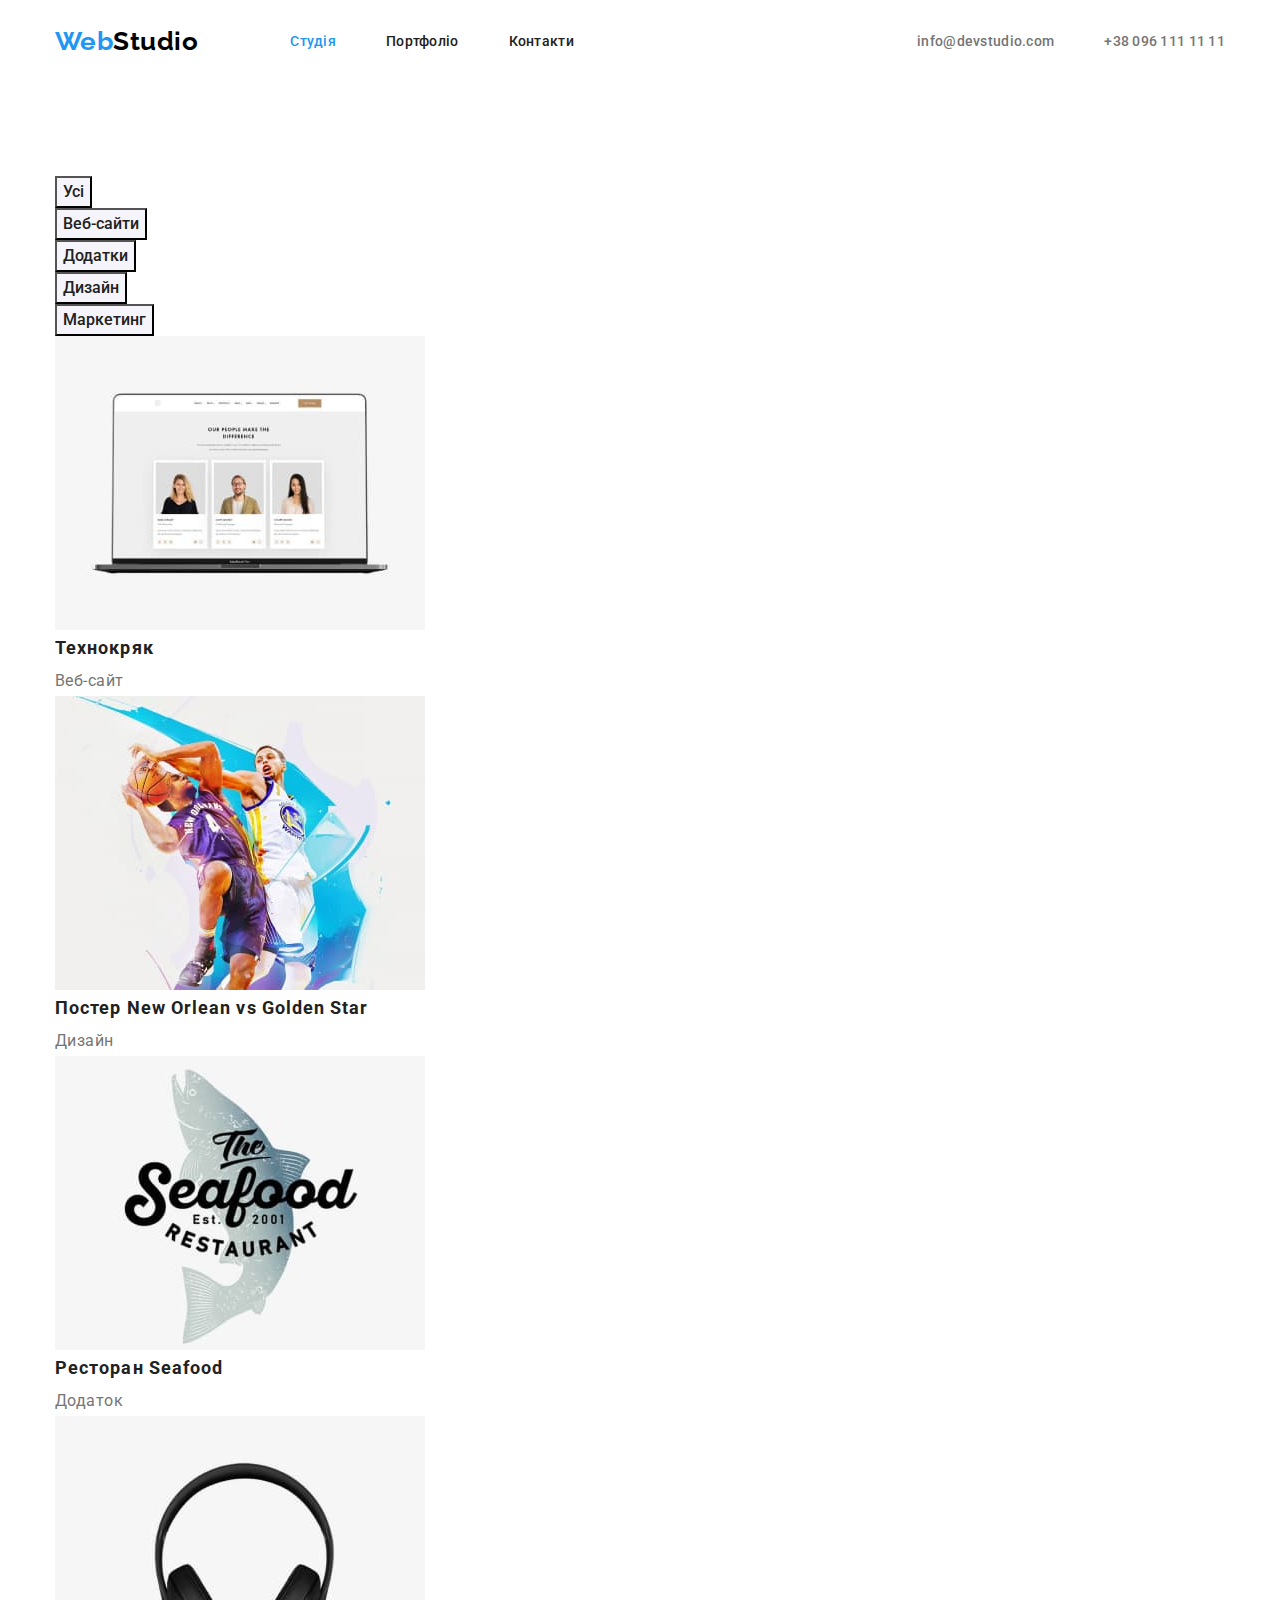
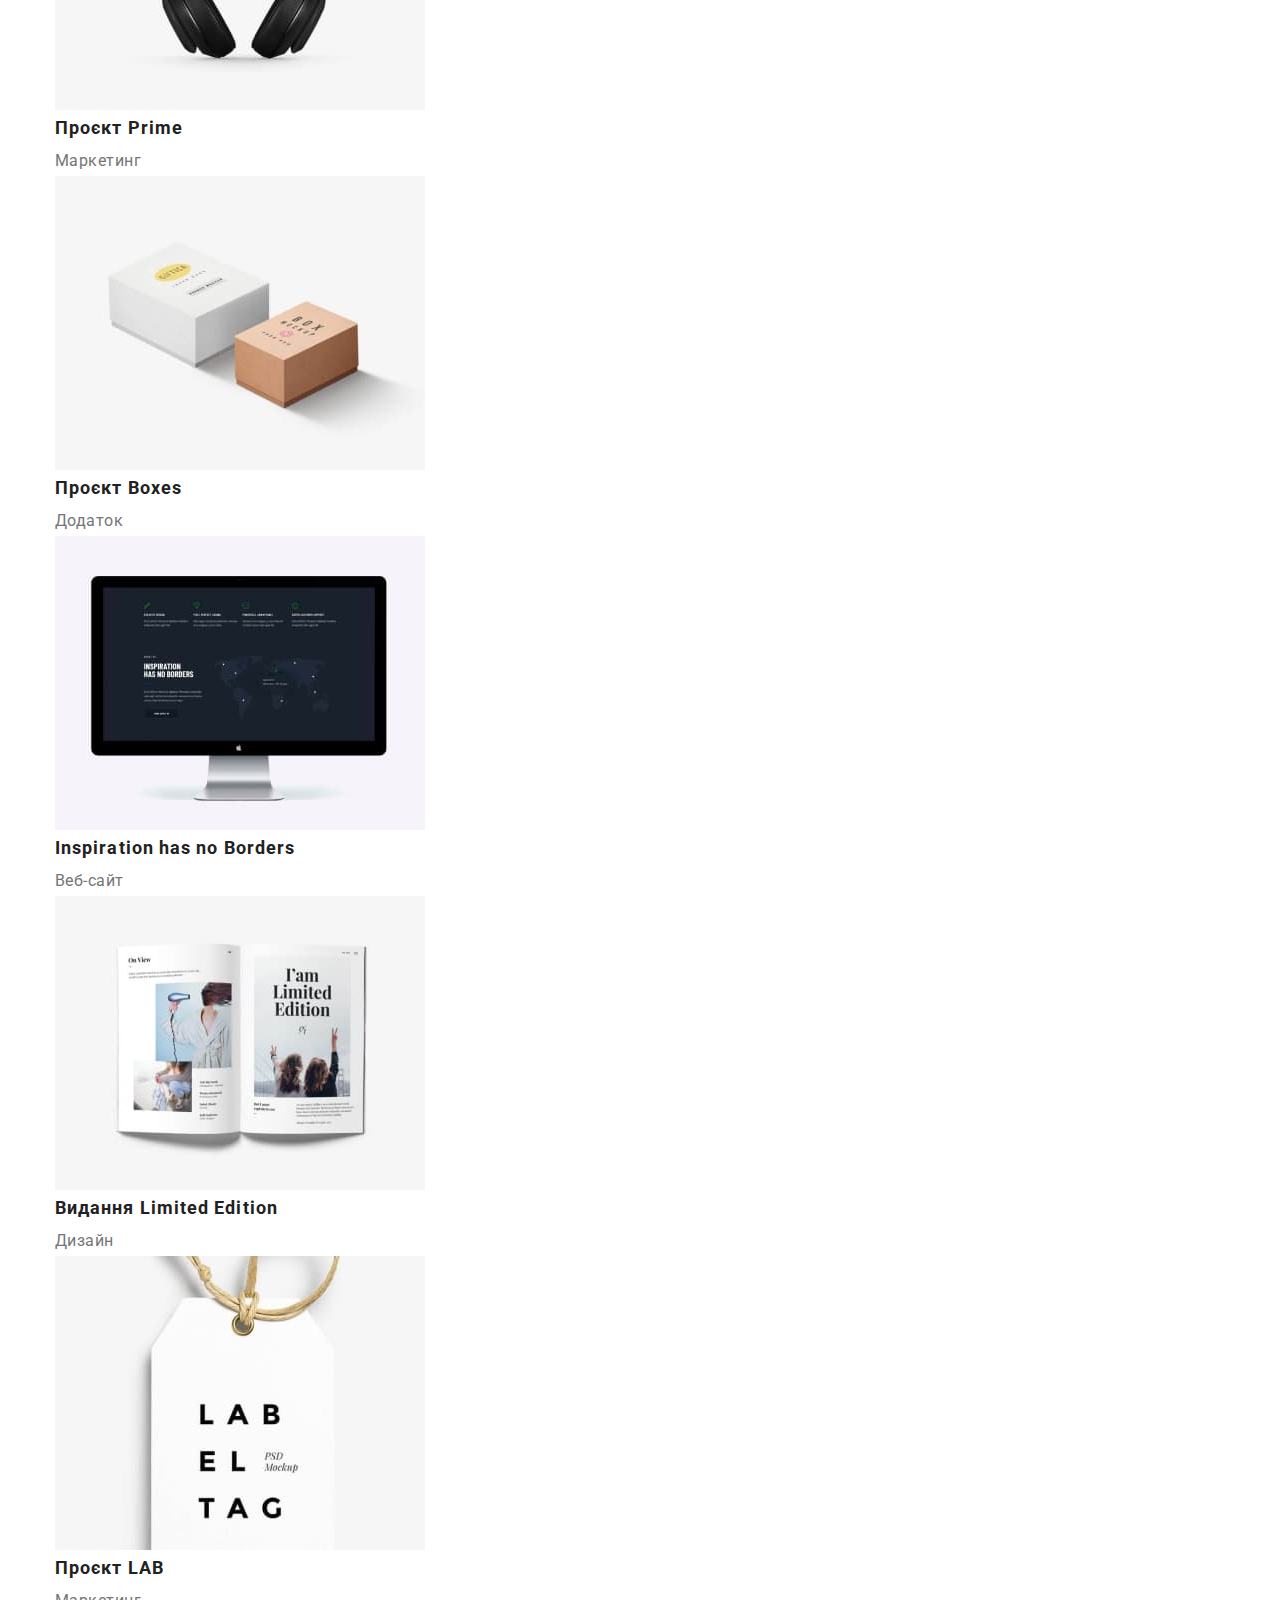
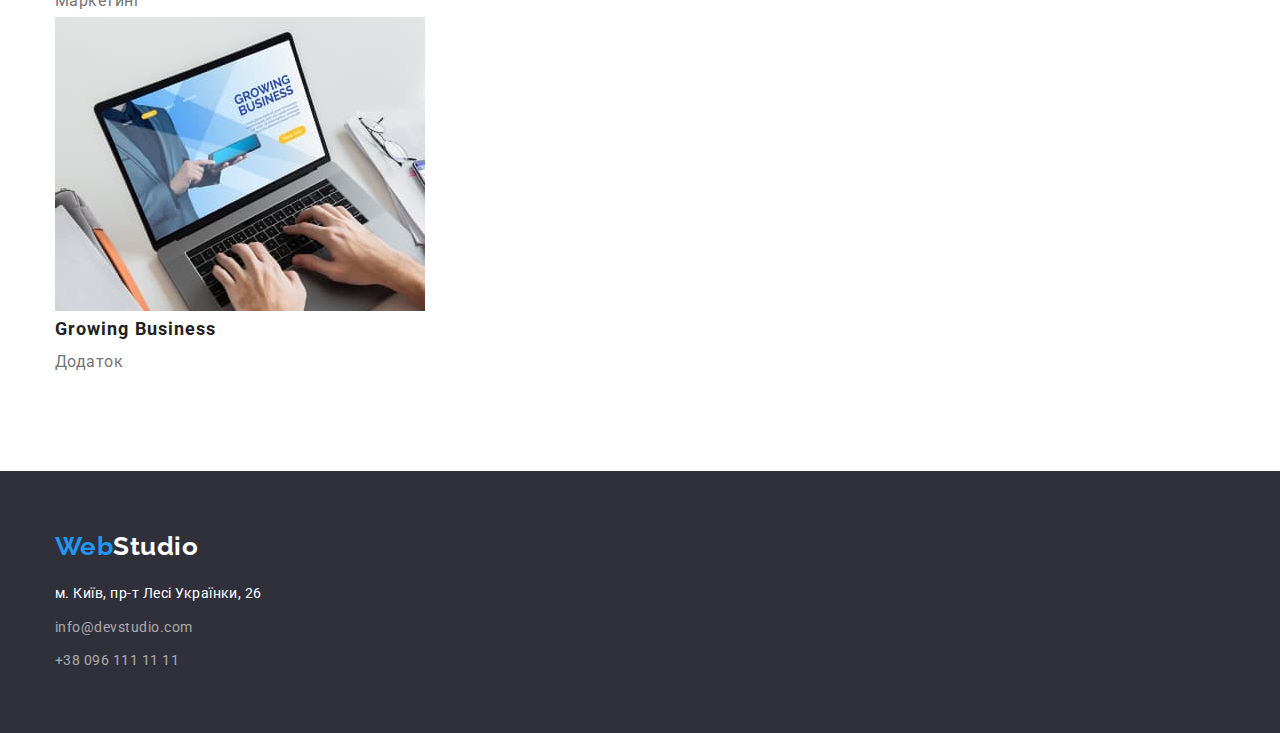
==== portfolio.html @ 4c5e1415 "update portfolio" ====
<!DOCTYPE html>
<html lang="uk">
  <head>
    <meta charset="UTF-8" />
    <meta http-equiv="X-UA-Compatible" content="IE=edge" />
    <meta name="viewport" content="width=device-width, initial-scale=1.0" />
    <link rel="preconnect" href="https://fonts.gstatic.com" crossorigin />
    <link
      href="https://fonts.googleapis.com/css2?family=Raleway:wght@700&family=Roboto:wght@400;500;700;900&display=swap"
      rel="stylesheet"
    />
    <link
      rel="stylesheet"
      href="https://cdnjs.cloudflare.com/ajax/libs/modern-normalize/1.1.0/modern-normalize.min.css"
    />
    <link
      rel="stylesheet"
      href="https://cdnjs.cloudflare.com/ajax/libs/modern-normalize/1.1.0/modern-normalize.min.css"
    />

    <link rel="stylesheet" href="./css/styles.css" />
    <title>Portfolio</title>
  </head>
  <body>
    <!-- header -->
    <header class="header header-portfolio">
      <div class="container header-container">
        <nav class="header-container">
          <a class="logo" href="" lang="en"
            ><span class="logo-accent">Web</span>Studio</a
          >
          <ul class="header-container">
            <li class="nav-list-item">
              <a class="nav-link current" href="">Студія</a>
            </li>
            <li class="nav-list-item">
              <a class="nav-link" href="./portfolio.html">Портфоліо</a>
            </li>
            <li class="nav-list-item">
              <a class="nav-link" href="">Контакти</a>
            </li>
          </ul>
        </nav>
        <ul class="header-container header-left">
          <li class="header-list-item">
            <a class="header-contacts" href="mailto:info@devstudio.com"
              >info@devstudio.com</a
            >
          </li>
          <li class="header-list-item">
            <a class="header-contacts" href="tel:+380961111111"
              >+38 096 111 11 11</a
            >
          </li>
        </ul>
      </div>
    </header>

    <!-- main -->
    <main>
      <section class="portfolio-main section">
        <div class="container">
          <h1 hidden>Portfolio</h1>
          <ul class="main-btn-list">
            <li class="main-btn-list">
              <button class="portfolio-btn" type="button">Усі</button>
            </li>
            <li class="main-btn-list">
              <button class="portfolio-btn" type="button">Веб-сайти</button>
            </li>
            <li class="main-btn-list">
              <button class="portfolio-btn" type="button">Додатки</button>
            </li>
            <li class="main-btn-list">
              <button class="portfolio-btn" type="button">Дизайн</button>
            </li>
            <li class="main-btn-list">
              <button class="portfolio-btn" type="button">Маркетинг</button>
            </li>
          </ul>

          <ul class="main-list">
            <li class="main-item">
              <a class="portfilio-list-link" href="">
                <div>
                  <img src="./imges/veb-site.jpg" alt="veb-site" width="370" />
                </div>
                <div class="main-item-bottom">
                  <h2 class="portfolio-title">Технокряк</h2>
                  <p class="work">Веб-сайт</p>
                </div>
              </a>
            </li>
            <li class="main-item">
              <a class="portfilio-list-link" href="">
                <div>
                  <img
                    src="./imges/comands.jpg"
                    alt="basket-bools comands"
                    width="370"
                  />
                </div>
                <div class="main-item-bottom">
                  <h2 class="portfolio-title">
                    Постер New Orlean vs Golden Star
                  </h2>
                  <p class="work">Дизайн</p>
                </div>
              </a>
            </li>
            <li class="main-item">
              <a class="portfilio-list-link" href="">
                <div>
                  <img
                    src="./imges/seafood.jpg"
                    alt="restoran seafood"
                    width="370"
                  />
                </div>
                <div class="main-item-bottom">
                  <h2 class="portfolio-title">Ресторан Seafood</h2>
                  <p class="work">Додаток</p>
                </div>
              </a>
            </li>
            <li class="main-item">
              <a class="portfilio-list-link" href="">
                <div>
                  <img src="./imges/prime.jpg" alt="prime" width="370" />
                </div>
                <div class="main-item-bottom">
                  <h2 class="portfolio-title">Проєкт Prime</h2>
                  <p class="work">Маркетинг</p>
                </div>
              </a>
            </li>
            <li class="main-item">
              <a class="portfilio-list-link" href="">
                <div>
                  <img src="./imges/boxes.jpg" alt="boxes" width="370" />
                </div>
                <div class="main-item-bottom">
                  <h2 class="portfolio-title">Проєкт Boxes</h2>
                  <p class="work">Додаток</p>
                </div>
              </a>
            </li>
            <li class="main-item">
              <a class="portfilio-list-link" href="">
                <div>
                  <img src="./imges/comp.jpg" alt="computer" width="370" />
                </div>
                <div class="main-item-bottom">
                  <h2 class="portfolio-title" lang="en">
                    Inspiration has no Borders
                  </h2>
                  <p class="work">Веб-сайт</p>
                </div>
              </a>
            </li>
            <li class="main-item">
              <a class="portfilio-list-link" href="">
                <div>
                  <img src="./imges/edition.jpg" alt="book" width="370" />
                </div>
                <div class="main-item-bottom">
                  <h2 class="portfolio-title">Видання Limited Edition</h2>
                  <p class="work">Дизайн</p>
                </div>
              </a>
            </li>
            <li class="main-item">
              <a class="portfilio-list-link" href="">
                <div>
                  <img src="./imges/lab.jpg" alt="laboratory" width="370" />
                </div>
                <div class="main-item-bottom">
                  <h2 class="portfolio-title">Проєкт LAB</h2>
                  <p class="work">Маркетинг</p>
                </div>
              </a>
            </li>
            <li class="main-item">
              <a class="portfilio-list-link" href="">
                <div>
                  <img
                    src="./imges/business.jpg"
                    alt="business-site"
                    width="370"
                  />
                </div>
                <div class="main-item-bottom">
                  <h2 class="portfolio-title" lang="en">Growing Business</h2>
                  <p class="work">Додаток</p>
                </div>
              </a>
            </li>
          </ul>
        </div>
      </section>
    </main>

    <!-- footer -->
    <footer class="footer">
      <div class="container">
        <a class="logo" href="" lang="en"
          ><span class="logo-accent">Web</span
          ><span class="logo-footer">Studio</span></a
        >
        <address class="footer-address">
          <ul>
            <li class="footer-item">
              <a
                class="address adress-link"
                href="https://goo.gl/maps/NStDRxaKjLtgSqXTA"
                target="_blank"
                rel="noopener noreferrer"
                >м. Київ, пр-т Лесі Українки, 26</a
              >
            </li>
            <li class="footer-item">
              <a class="address" href="mailto:info@devstudio.com"
                >info@devstudio.com</a
              >
            </li>
            <li class="footer-item">
              <a class="address" href="tel:+380961111111">+38 096 111 11 11</a>
            </li>
          </ul>
        </address>
      </div>
    </footer>
  </body>
</html>
---- css/styles.css ----
:root {
  --primary-font-family: "Roboto", sans-serif;
  --secondary-font-family: "Raleway", sans-serif;

  --primary-text-color: #212121;
  --secondary-text-color: #757575;
  --accent-text-color: #ffffff;

  --accent-color: #2196f3;

  --primary-background: #F5F5F5;
  --secondary-background: #F5F4FA;
  --accent-background: #2F303A;
}

body {
  font-family: var(--primary-font-family);
  letter-spacing: 0.03em;
  color: var(--primary-text-color);
}
ul{
  padding-left: 0;  
   margin: 0;
  list-style: none;
}
a{
  text-decoration: none;
}
h1,h2,h3,h4,h5,h6,p{
  margin-top: 0;
  margin-bottom: 0;
} 

img{
  display: block;
}

.current{
color: var(--accent-color);
}

.container{
 width: 1200px; 
 margin: 0 auto;
 padding-left: 15px;
 padding-right: 15px;
/* background-color: brown; */
}



/* ========studio========= */

/* --hero-- */
.hero{
  padding-top: 200px;
  padding-bottom: 200px;
background-color: var(--accent-background);

}

.hero-container{
text-align: center;
}

.main-title {
  width: 700px;
  margin: 0 auto;
  margin-bottom: 30px;
  font-weight: 900;
  font-size: 44px;
  line-height: 1.36;
  letter-spacing: 0.06em;
  text-transform: uppercase;
  color: var(--accent-text-color); 
}
.main-btn {
  min-width: 216px;
  padding: 10px 16px;
  border: transparent;
  box-shadow: 0px 4px 4px rgba(0, 0, 0, 0.15);
border-radius: 4px;
  font-family: inherit;
  font-weight: 700;
  font-size: 16px;
  line-height: 1.88;
  cursor: pointer;
  color: var(--accent-text-color);
  background-color: var(--accent-color);
}

/* ---peculiarities-- */
.peculiarities{
/* background-color: var(--primary-background); */
} 

.peculiarities-list{
  display: flex;
  flex-wrap: wrap;
  margin-left: -30px;
  margin-top: -30px;
}

.peculiarities-list-item{
  flex-basis: calc((100% - 120px) / 4);
    margin-left: 30px;
  margin-top: 30px;
}

.title {
  margin-bottom: 10px;
  font-size: 14px;
  line-height: 1.14;
  text-transform: uppercase;
}

.description {
  font-size: 14px;
  line-height: 1.71;
  color: var(--secondary-text-color);
}


/* -----about----- */
.about{
/* background-color: var(--primary-background); */

}

.about-list{
 display: flex; 
 flex-wrap: wrap;
 margin-left: -30px;
 margin-top: -30px;
  padding-bottom: 94px; 
}

.about-list-item{
flex-basis: calc((100% - 90px) / 3);
   margin-left: 30px;
 margin-top: 30px;
}



/* ---team---- */
.team{
background-color: var(--secondary-background);
}

.team-list{
display: flex;  
flex-wrap: wrap;
margin-left: -30px;
margin-top: -30px;
}


.team-list-item{
flex-basis: calc((100% - 120px) / 4);
margin-left: 30px;
margin-top: 30px;
box-shadow: 0px 1px 3px rgba(0, 0, 0, 0.12), 0px 1px 1px rgba(0, 0, 0, 0.14), 0px 2px 1px rgba(0, 0, 0, 0.2);
border-radius: 0px 0px 4px 4px;
}

.team-item-bottom{
 text-align: center; 
 padding: 30px 60px;
}

.team-title {
  margin-bottom: 10px;
  font-weight: 500;
  font-size: 16px;
  line-height: 1.19;
}

.team-description {
  font-size: 16px;
  line-height: 1.19;
  color: var(--secondary-text-color);
}



/* ========portfolio====== */
.portfolio-btn {
  font-family: inherit;
  font-weight: 500;
  font-size: 16px;
  line-height: 1.62;
  color: var(--primary-text-color);
  background-color: var(--secondary-background);
  cursor: pointer;
}
.portfolio-btn:hover,
.portfolio-btn:focus {
  color: var(--accent-text-color);
  background-color: var(--accent-color);
}

.portfilio-list-link{
color: inherit;
}

.portfolio-title {
  font-weight: 700;
  font-size: 18px;
  line-height: 2;
  letter-spacing: 0.06em;
}

.work {
  font-size: 16px;
  line-height: 1.88;
  color: var(--secondary-text-color);
}


/* ====================component================ */
.section{
 padding-top: 94px; 
 padding-bottom: 94px;
}


.studio-title {
  text-align: center;
  margin-bottom: 50px;
  font-weight: 700;
  font-size: 36px;
  line-height: 1.67;
}



/* --------------logo--------------*/
.logo {
  margin-right: 92px;
  font-family: var(--secondary-font-family);
  font-weight: 700;
  font-size: 26px;
  line-height: 1.19;
  color: #000000;
}
.logo-accent {
  color: var(--accent-color);
}


.logo-footer{
color: var(--accent-text-color);
}



/* -------------header---------------- */
.header-container{
 display: flex; 
 align-items: center;
}


.nav-list-item{
   padding-top: 32px;
 padding-bottom: 32px;
  cursor: pointer;
} 
.nav-list-item:not(:last-child){
 margin-right: 50px;
}


.nav-link {
  font-weight: 500;
  font-size: 14px;
  line-height: 1.14;
  letter-spacing: 0.02em;
  color: var(--primary-text-color);
 
}
.nav-link:hover,
.nav-link:focus {
  color: var(--accent-color);
}


.current{
color: var(--accent-color);
}

.header-left{
 margin-left: auto;
   padding-top: 32px;
 padding-bottom: 32px;
  cursor: pointer;
 }


.header-list-item:not(:last-child){
  margin-right: 50px;
}

.header-contacts {
  font-weight: 500;
  font-size: 14px;
  line-height: 16px;
  letter-spacing: 0.02em;
  color: var(--secondary-text-color);
}
.header-contacts:hover,
.header-contacts:focus {
  color: var(--accent-color);
}

/* -----------------footer---------------- */
.footer{
  padding: 60px 0;
background-color: var(--accent-background);
}

.footer-address{
 margin-top: 20px;
}

.footer-item:not(:last-child){
 padding-bottom: 10px; 
}

.address {
  font-style: normal;
  font-size: 14px;
  line-height: 1.71;
 
 color: rgba(255, 255, 255, 0.6);  
}
.address:hover,
.address:focus{
 color: var(--accent-color);
}
.adress-link{
color: var(--accent-text-color); 
}
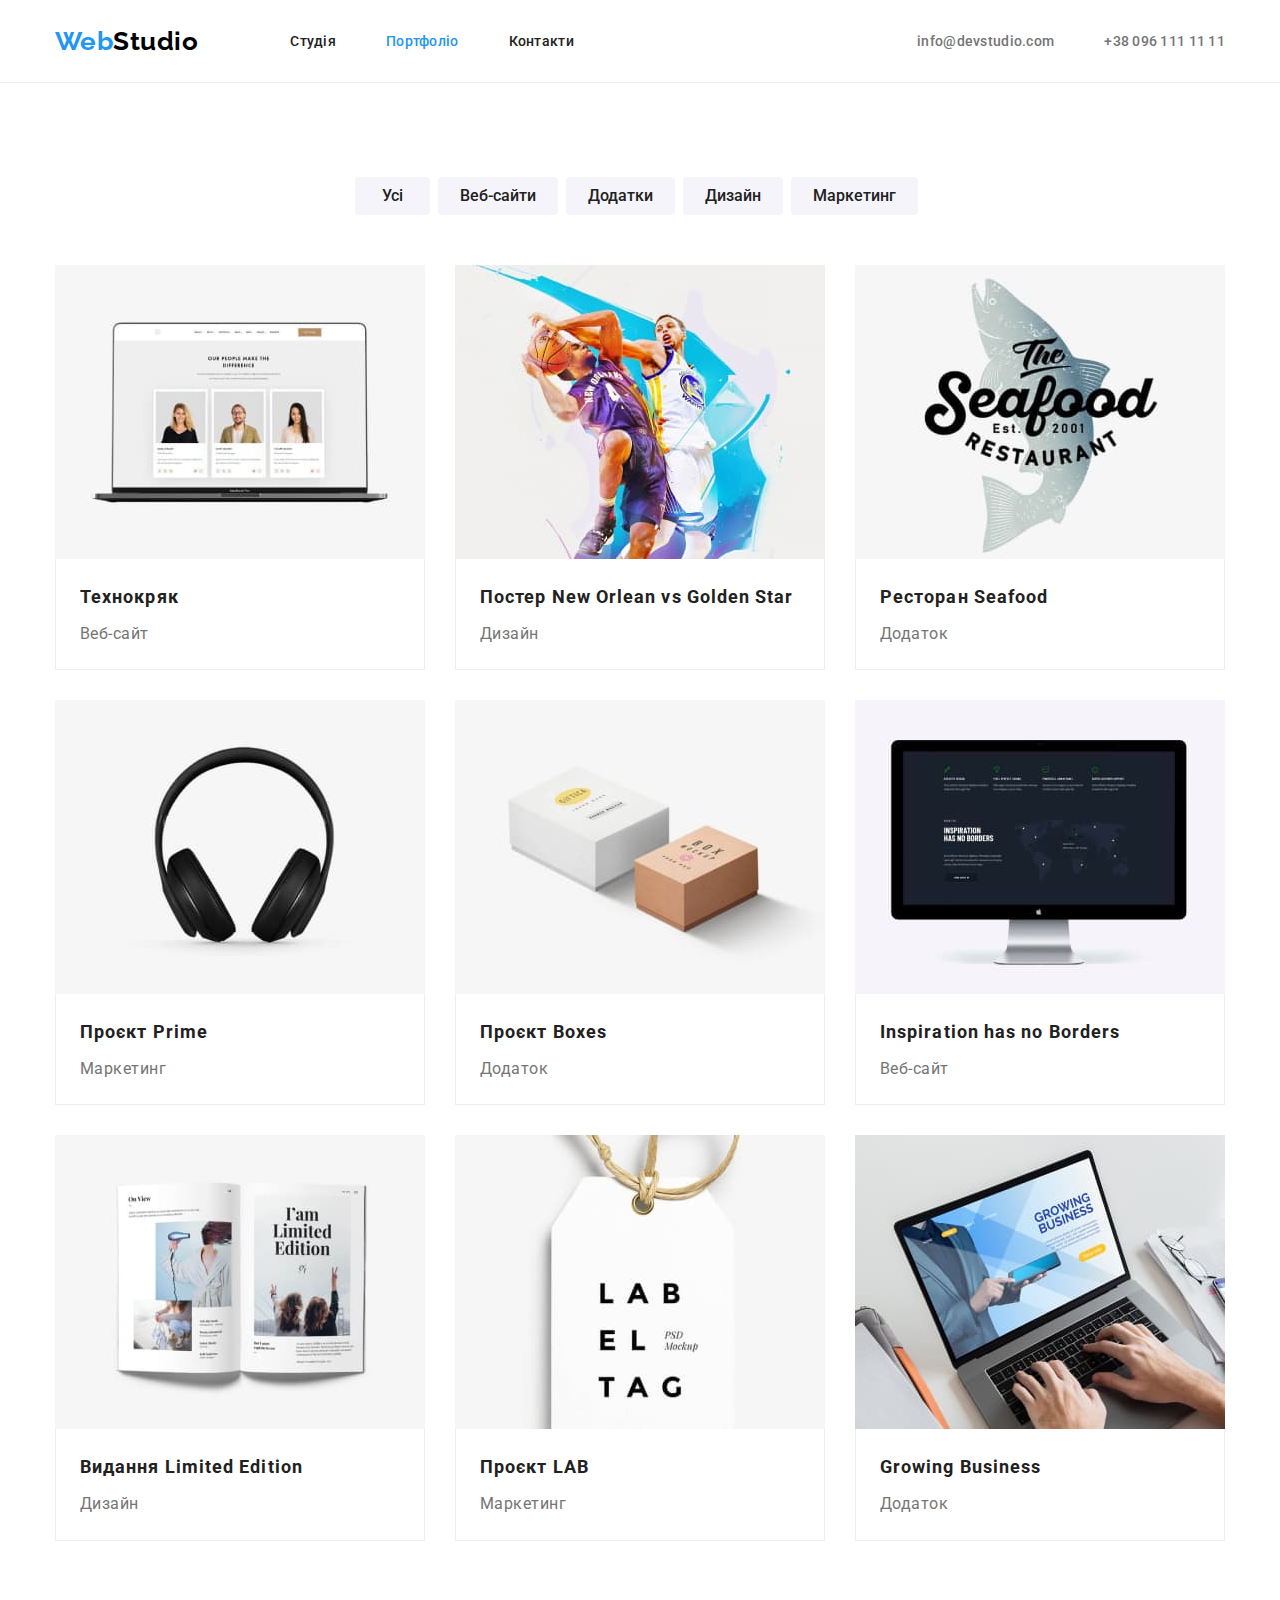
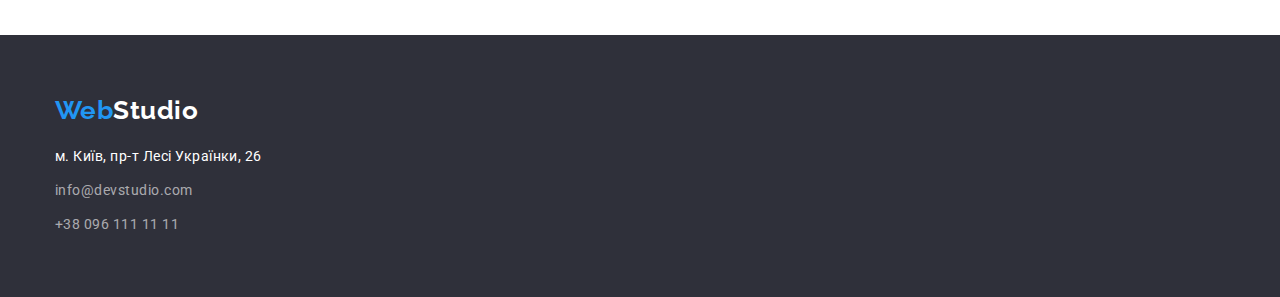
==== commit 76ec14e0: "add link to studio" ====
--- a/portfolio.html
+++ b/portfolio.html
@@ -31,10 +31,10 @@
           >
           <ul class="header-container">
             <li class="nav-list-item">
-              <a class="nav-link current" href="">Студія</a>
+              <a class="nav-link" href="./index.html">Студія</a>
             </li>
             <li class="nav-list-item">
-              <a class="nav-link" href="./portfolio.html">Портфоліо</a>
+              <a class="nav-link current" href="">Портфоліо</a>
             </li>
             <li class="nav-list-item">
               <a class="nav-link" href="">Контакти</a>
--- a/css/styles.css
+++ b/css/styles.css
@@ -8,9 +8,11 @@
 
   --accent-color: #2196f3;
 
-  --primary-background: #F5F5F5;
-  --secondary-background: #F5F4FA;
-  --accent-background: #2F303A;
+  --primary-background: #f5f5f5;
+  --secondary-background: #f5f4fa;
+  --accent-background: #2f303a;
+
+  --columns-gap: 30px;
 }
 
 body {
@@ -18,49 +20,51 @@
   letter-spacing: 0.03em;
   color: var(--primary-text-color);
 }
-ul{
-  padding-left: 0;  
-   margin: 0;
+ul {
+  padding-left: 0;
+  margin: 0;
   list-style: none;
 }
-a{
+a {
   text-decoration: none;
 }
-h1,h2,h3,h4,h5,h6,p{
+h1,
+h2,
+h3,
+h4,
+h5,
+h6,
+p {
   margin-top: 0;
   margin-bottom: 0;
-} 
-
-img{
+}
+
+img {
   display: block;
 }
 
-.current{
-color: var(--accent-color);
-}
-
-.container{
- width: 1200px; 
- margin: 0 auto;
- padding-left: 15px;
- padding-right: 15px;
-/* background-color: brown; */
-}
-
-
+.current {
+  color: var(--accent-color);
+}
+
+.container {
+  width: 1200px;
+  margin: 0 auto;
+  padding-left: 15px;
+  padding-right: 15px;
+}
 
 /* ========studio========= */
 
 /* --hero-- */
-.hero{
+.hero {
   padding-top: 200px;
   padding-bottom: 200px;
-background-color: var(--accent-background);
-
-}
-
-.hero-container{
-text-align: center;
+  background-color: var(--accent-background);
+}
+
+.hero-container {
+  text-align: center;
 }
 
 .main-title {
@@ -72,14 +76,14 @@
   line-height: 1.36;
   letter-spacing: 0.06em;
   text-transform: uppercase;
-  color: var(--accent-text-color); 
+  color: var(--accent-text-color);
 }
 .main-btn {
   min-width: 216px;
   padding: 10px 16px;
   border: transparent;
   box-shadow: 0px 4px 4px rgba(0, 0, 0, 0.15);
-border-radius: 4px;
+  border-radius: 4px;
   font-family: inherit;
   font-weight: 700;
   font-size: 16px;
@@ -90,21 +94,22 @@
 }
 
 /* ---peculiarities-- */
-.peculiarities{
-/* background-color: var(--primary-background); */
-} 
-
-.peculiarities-list{
+
+/* .peculiarities{
+ background-color: var(--primary-background); 
+}  */
+
+.peculiarities-list {
   display: flex;
   flex-wrap: wrap;
-  margin-left: -30px;
-  margin-top: -30px;
-}
-
-.peculiarities-list-item{
+  margin-left: calc(-1 * var(--columns-gap));
+  margin-top: calc(-1 * var(--columns-gap));
+}
+
+.peculiarities-list-item {
   flex-basis: calc((100% - 120px) / 4);
-    margin-left: 30px;
-  margin-top: 30px;
+  margin-left: var(--columns-gap);
+  margin-top: var(--columns-gap);
 }
 
 .title {
@@ -120,53 +125,50 @@
   color: var(--secondary-text-color);
 }
 
-
 /* -----about----- */
-.about{
-/* background-color: var(--primary-background); */
-
-}
-
-.about-list{
- display: flex; 
- flex-wrap: wrap;
- margin-left: -30px;
- margin-top: -30px;
-  padding-bottom: 94px; 
-}
-
-.about-list-item{
-flex-basis: calc((100% - 90px) / 3);
-   margin-left: 30px;
- margin-top: 30px;
-}
-
-
+
+/* .about{
+ background-color: var(--primary-background); 
+} */
+
+.about-list {
+  display: flex;
+  flex-wrap: wrap;
+  margin-left: calc(-1 * var(--columns-gap));
+  margin-top: calc(-1 * var(--columns-gap));
+  padding-bottom: 94px;
+}
+
+.about-list-item {
+  flex-basis: calc((100% - 90px) / 3);
+  margin-left: var(--columns-gap);
+  margin-top: var(--columns-gap);
+}
 
 /* ---team---- */
-.team{
-background-color: var(--secondary-background);
-}
-
-.team-list{
-display: flex;  
-flex-wrap: wrap;
-margin-left: -30px;
-margin-top: -30px;
-}
-
-
-.team-list-item{
-flex-basis: calc((100% - 120px) / 4);
-margin-left: 30px;
-margin-top: 30px;
-box-shadow: 0px 1px 3px rgba(0, 0, 0, 0.12), 0px 1px 1px rgba(0, 0, 0, 0.14), 0px 2px 1px rgba(0, 0, 0, 0.2);
-border-radius: 0px 0px 4px 4px;
-}
-
-.team-item-bottom{
- text-align: center; 
- padding: 30px 60px;
+.team {
+  background-color: var(--secondary-background);
+}
+
+.team-list {
+  display: flex;
+  flex-wrap: wrap;
+  margin-left: calc(-1 * var(--columns-gap));
+  margin-top: calc(-1 * var(--columns-gap));
+}
+
+.team-list-item {
+  flex-basis: calc((100% - 120px) / 4);
+  margin-left: var(--columns-gap);
+  margin-top: var(--columns-gap);
+  box-shadow: 0px 1px 3px rgba(0, 0, 0, 0.12), 0px 1px 1px rgba(0, 0, 0, 0.14),
+    0px 2px 1px rgba(0, 0, 0, 0.2);
+  border-radius: 0px 0px 4px 4px;
+}
+
+.team-item-bottom {
+  text-align: center;
+  padding: 30px 60px;
 }
 
 .team-title {
@@ -182,10 +184,29 @@
   color: var(--secondary-text-color);
 }
 
-
-
 /* ========portfolio====== */
+
+/* ---header---- */
+.header-portfolio {
+  border-bottom: 1px solid #ececec;
+}
+
+/* ---main---- */
+.main-btn-list {
+  display: flex;
+  justify-content: center;
+  margin-bottom: 25px;
+}
+
+.main-btn-list:not(:last-child) {
+  margin-right: 8px;
+}
+
 .portfolio-btn {
+  min-width: 75px;
+  padding: 6px 22px;
+  border: transparent;
+  border-radius: 4px;
   font-family: inherit;
   font-weight: 500;
   font-size: 16px;
@@ -200,11 +221,32 @@
   background-color: var(--accent-color);
 }
 
-.portfilio-list-link{
-color: inherit;
+.portfilio-list-link {
+  color: inherit;
+}
+
+.main-list {
+  display: flex;
+  flex-wrap: wrap;
+  margin-left: calc(-1 * var(--columns-gap));
+  margin-top: calc(-1 * var(--columns-gap));
+}
+
+.main-item {
+  flex-basis: calc((100% - 90px) / 3);
+  margin-left: var(--columns-gap);
+  margin-top: var(--columns-gap);
+ }
+
+.main-item-bottom {
+  padding: 20px 24px;
+   border-left: 1px solid #EEEEEE;
+   border-right: 1px solid #EEEEEE;
+   border-bottom: 1px solid #EEEEEE;
 }
 
 .portfolio-title {
+  margin-bottom: 4px;
   font-weight: 700;
   font-size: 18px;
   line-height: 2;
@@ -217,23 +259,19 @@
   color: var(--secondary-text-color);
 }
 
-
 /* ====================component================ */
-.section{
- padding-top: 94px; 
- padding-bottom: 94px;
-}
-
+.section {
+  padding-top: 94px;
+  padding-bottom: 94px;
+}
 
 .studio-title {
   text-align: center;
-  margin-bottom: 50px;
+  margin-bottom: 30px;
   font-weight: 700;
   font-size: 36px;
   line-height: 1.67;
 }
-
-
 
 /* --------------logo--------------*/
 .logo {
@@ -248,29 +286,24 @@
   color: var(--accent-color);
 }
 
-
-.logo-footer{
-color: var(--accent-text-color);
-}
-
-
+.logo-footer {
+  color: var(--accent-text-color);
+}
 
 /* -------------header---------------- */
-.header-container{
- display: flex; 
- align-items: center;
-}
-
-
-.nav-list-item{
-   padding-top: 32px;
- padding-bottom: 32px;
+.header-container {
+  display: flex;
+  align-items: center;
+}
+
+.nav-list-item {
+  padding-top: 32px;
+  padding-bottom: 32px;
   cursor: pointer;
-} 
-.nav-list-item:not(:last-child){
- margin-right: 50px;
-}
-
+}
+.nav-list-item:not(:last-child) {
+  margin-right: 50px;
+}
 
 .nav-link {
   font-weight: 500;
@@ -278,27 +311,24 @@
   line-height: 1.14;
   letter-spacing: 0.02em;
   color: var(--primary-text-color);
- 
 }
 .nav-link:hover,
 .nav-link:focus {
   color: var(--accent-color);
 }
 
-
-.current{
-color: var(--accent-color);
-}
-
-.header-left{
- margin-left: auto;
-   padding-top: 32px;
- padding-bottom: 32px;
+.current {
+  color: var(--accent-color);
+}
+
+.header-left {
+  margin-left: auto;
+  padding-top: 32px;
+  padding-bottom: 32px;
   cursor: pointer;
- }
-
-
-.header-list-item:not(:last-child){
+}
+
+.header-list-item:not(:last-child) {
   margin-right: 50px;
 }
 
@@ -315,30 +345,30 @@
 }
 
 /* -----------------footer---------------- */
-.footer{
+.footer {
   padding: 60px 0;
-background-color: var(--accent-background);
-}
-
-.footer-address{
- margin-top: 20px;
-}
-
-.footer-item:not(:last-child){
- padding-bottom: 10px; 
+  background-color: var(--accent-background);
+}
+
+.footer-address {
+  margin-top: 20px;
+}
+
+.footer-item:not(:last-child) {
+  padding-bottom: 10px;
 }
 
 .address {
   font-style: normal;
   font-size: 14px;
   line-height: 1.71;
- 
- color: rgba(255, 255, 255, 0.6);  
+
+  color: rgba(255, 255, 255, 0.6);
 }
 .address:hover,
-.address:focus{
- color: var(--accent-color);
-}
-.adress-link{
-color: var(--accent-text-color); 
-} 
+.address:focus {
+  color: var(--accent-color);
+}
+.adress-link {
+  color: var(--accent-text-color);
+}
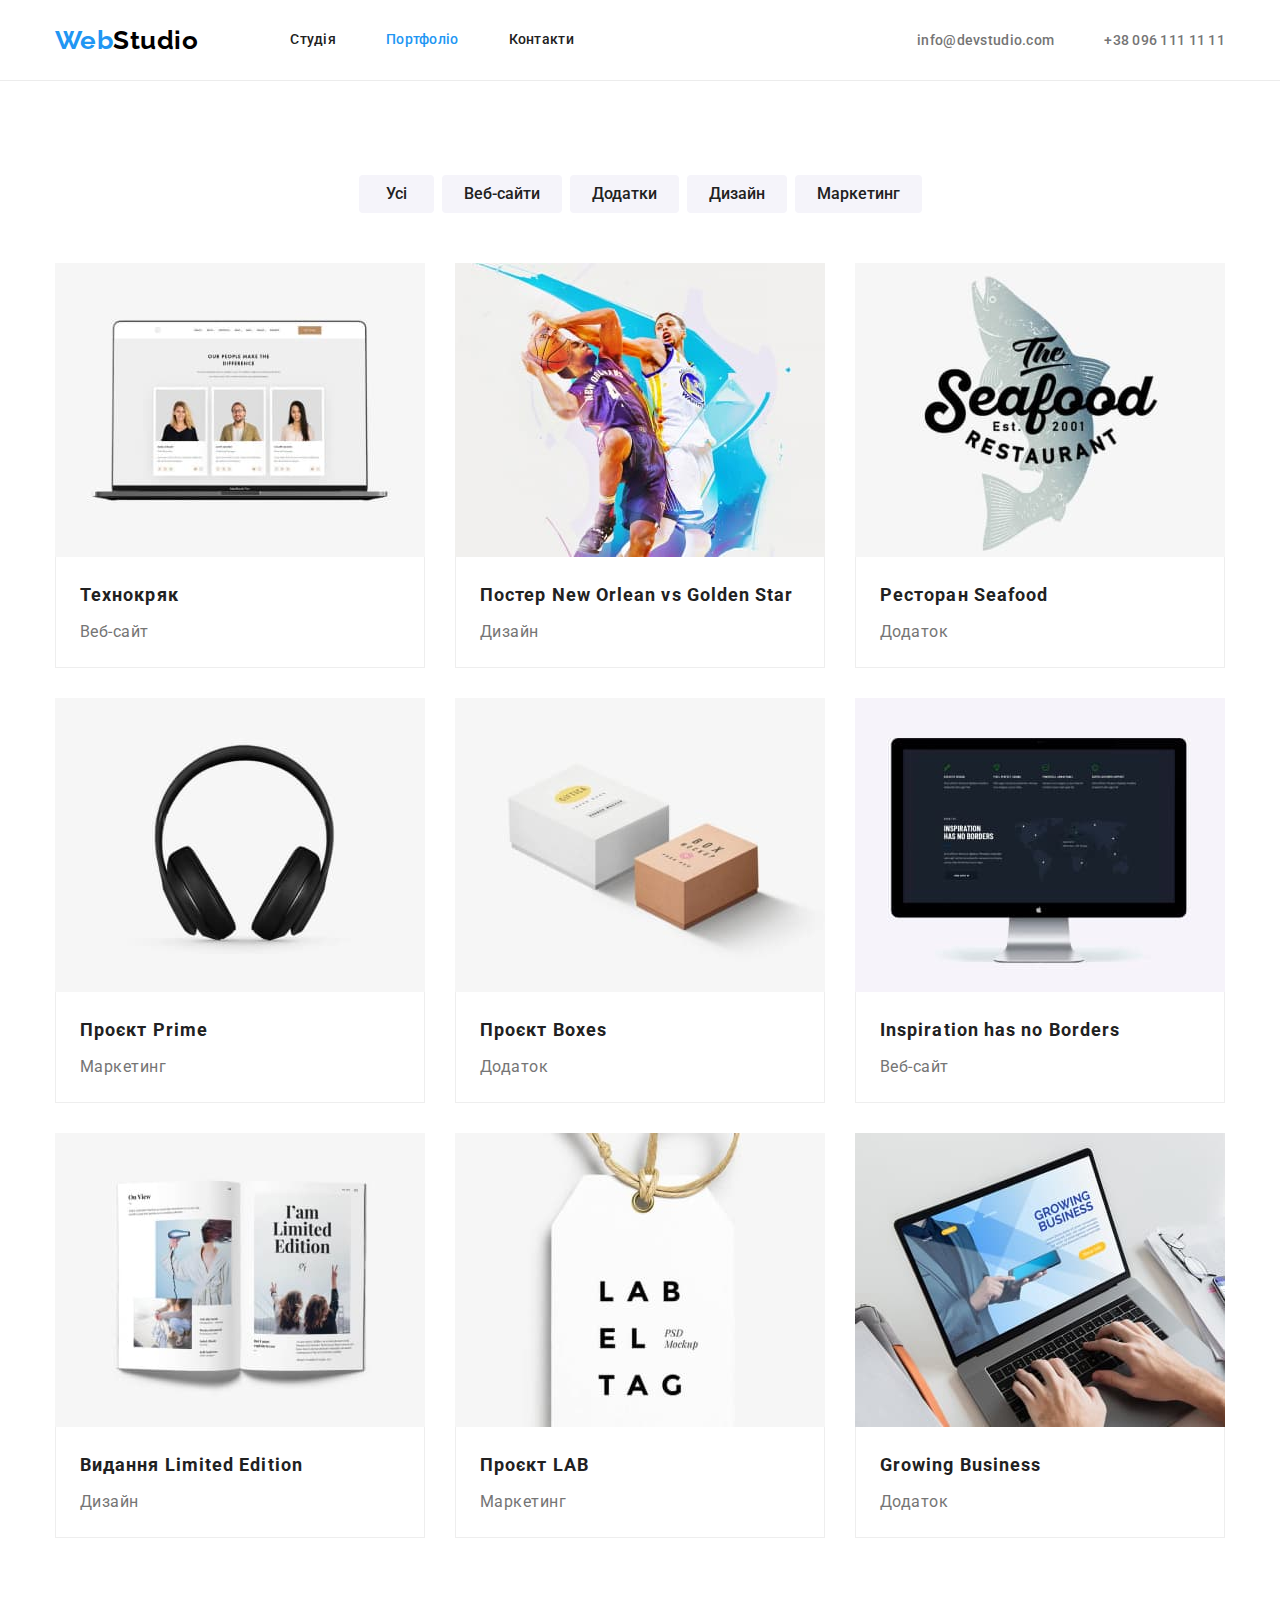
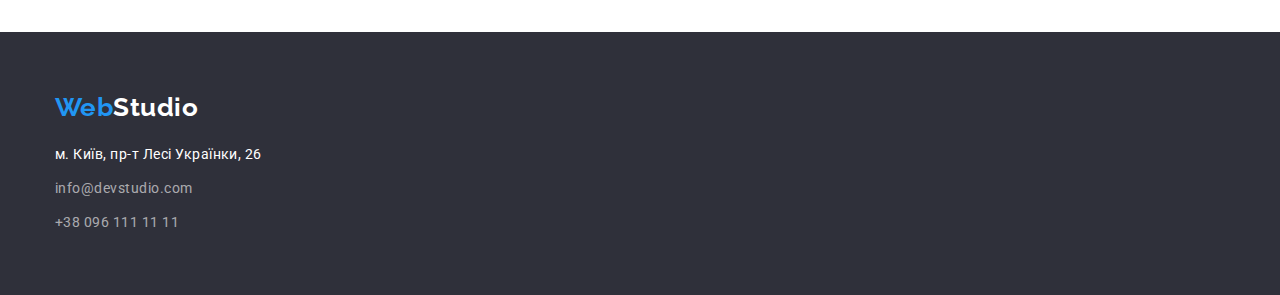
==== commit 419b8321: "update portfolio" ====
--- a/portfolio.html
+++ b/portfolio.html
@@ -23,7 +23,7 @@
   </head>
   <body>
     <!-- header -->
-    <header class="header header-portfolio">
+    <header class="header">
       <div class="container header-container">
         <nav class="header-container">
           <a class="logo" href="" lang="en"
@@ -62,19 +62,19 @@
         <div class="container">
           <h1 hidden>Portfolio</h1>
           <ul class="main-btn-list">
-            <li class="main-btn-list">
+            <li class="main-btn-item">
               <button class="portfolio-btn" type="button">Усі</button>
             </li>
-            <li class="main-btn-list">
+            <li class="main-btn-item">
               <button class="portfolio-btn" type="button">Веб-сайти</button>
             </li>
-            <li class="main-btn-list">
+            <li class="main-btn-item">
               <button class="portfolio-btn" type="button">Додатки</button>
             </li>
-            <li class="main-btn-list">
+            <li class="main-btn-item">
               <button class="portfolio-btn" type="button">Дизайн</button>
             </li>
-            <li class="main-btn-list">
+            <li class="main-btn-item">
               <button class="portfolio-btn" type="button">Маркетинг</button>
             </li>
           </ul>
--- a/css/styles.css
+++ b/css/styles.css
@@ -127,16 +127,17 @@
 
 /* -----about----- */
 
-/* .about{
- background-color: var(--primary-background); 
-} */
+.about{
+ /* background-color: var(--primary-background);  */
+ padding-bottom: 94px;
+} 
 
 .about-list {
   display: flex;
   flex-wrap: wrap;
   margin-left: calc(-1 * var(--columns-gap));
   margin-top: calc(-1 * var(--columns-gap));
-  padding-bottom: 94px;
+  
 }
 
 .about-list-item {
@@ -168,7 +169,8 @@
 
 .team-item-bottom {
   text-align: center;
-  padding: 30px 60px;
+  padding: 30px;
+  background-color: #FFFFFF;
 }
 
 .team-title {
@@ -188,17 +190,18 @@
 
 /* ---header---- */
 .header-portfolio {
-  border-bottom: 1px solid #ececec;
+  
 }
 
 /* ---main---- */
 .main-btn-list {
   display: flex;
   justify-content: center;
-  margin-bottom: 25px;
-}
-
-.main-btn-list:not(:last-child) {
+  margin-bottom: 50px;
+}
+
+
+.main-btn-item:not(:last-child) {
   margin-right: 8px;
 }
 
@@ -267,7 +270,7 @@
 
 .studio-title {
   text-align: center;
-  margin-bottom: 30px;
+  margin-bottom: 50px;
   font-weight: 700;
   font-size: 36px;
   line-height: 1.67;
@@ -291,21 +294,24 @@
 }
 
 /* -------------header---------------- */
+.header{
+ border-bottom: 1px solid #ececec;
+}
+
+
 .header-container {
   display: flex;
   align-items: center;
 }
 
-.nav-list-item {
+.nav-list-item:not(:last-child) {
+  margin-right: 50px;
+}
+
+.nav-link {
+  display: block;
   padding-top: 32px;
   padding-bottom: 32px;
-  cursor: pointer;
-}
-.nav-list-item:not(:last-child) {
-  margin-right: 50px;
-}
-
-.nav-link {
   font-weight: 500;
   font-size: 14px;
   line-height: 1.14;
@@ -323,16 +329,16 @@
 
 .header-left {
   margin-left: auto;
+}
+
+.header-list-item:not(:last-child) {
+  margin-right: 50px;
+}
+
+.header-contacts {
+  display: block;
   padding-top: 32px;
   padding-bottom: 32px;
-  cursor: pointer;
-}
-
-.header-list-item:not(:last-child) {
-  margin-right: 50px;
-}
-
-.header-contacts {
   font-weight: 500;
   font-size: 14px;
   line-height: 16px;
@@ -355,7 +361,7 @@
 }
 
 .footer-item:not(:last-child) {
-  padding-bottom: 10px;
+  margin-bottom: 10px;
 }
 
 .address {
